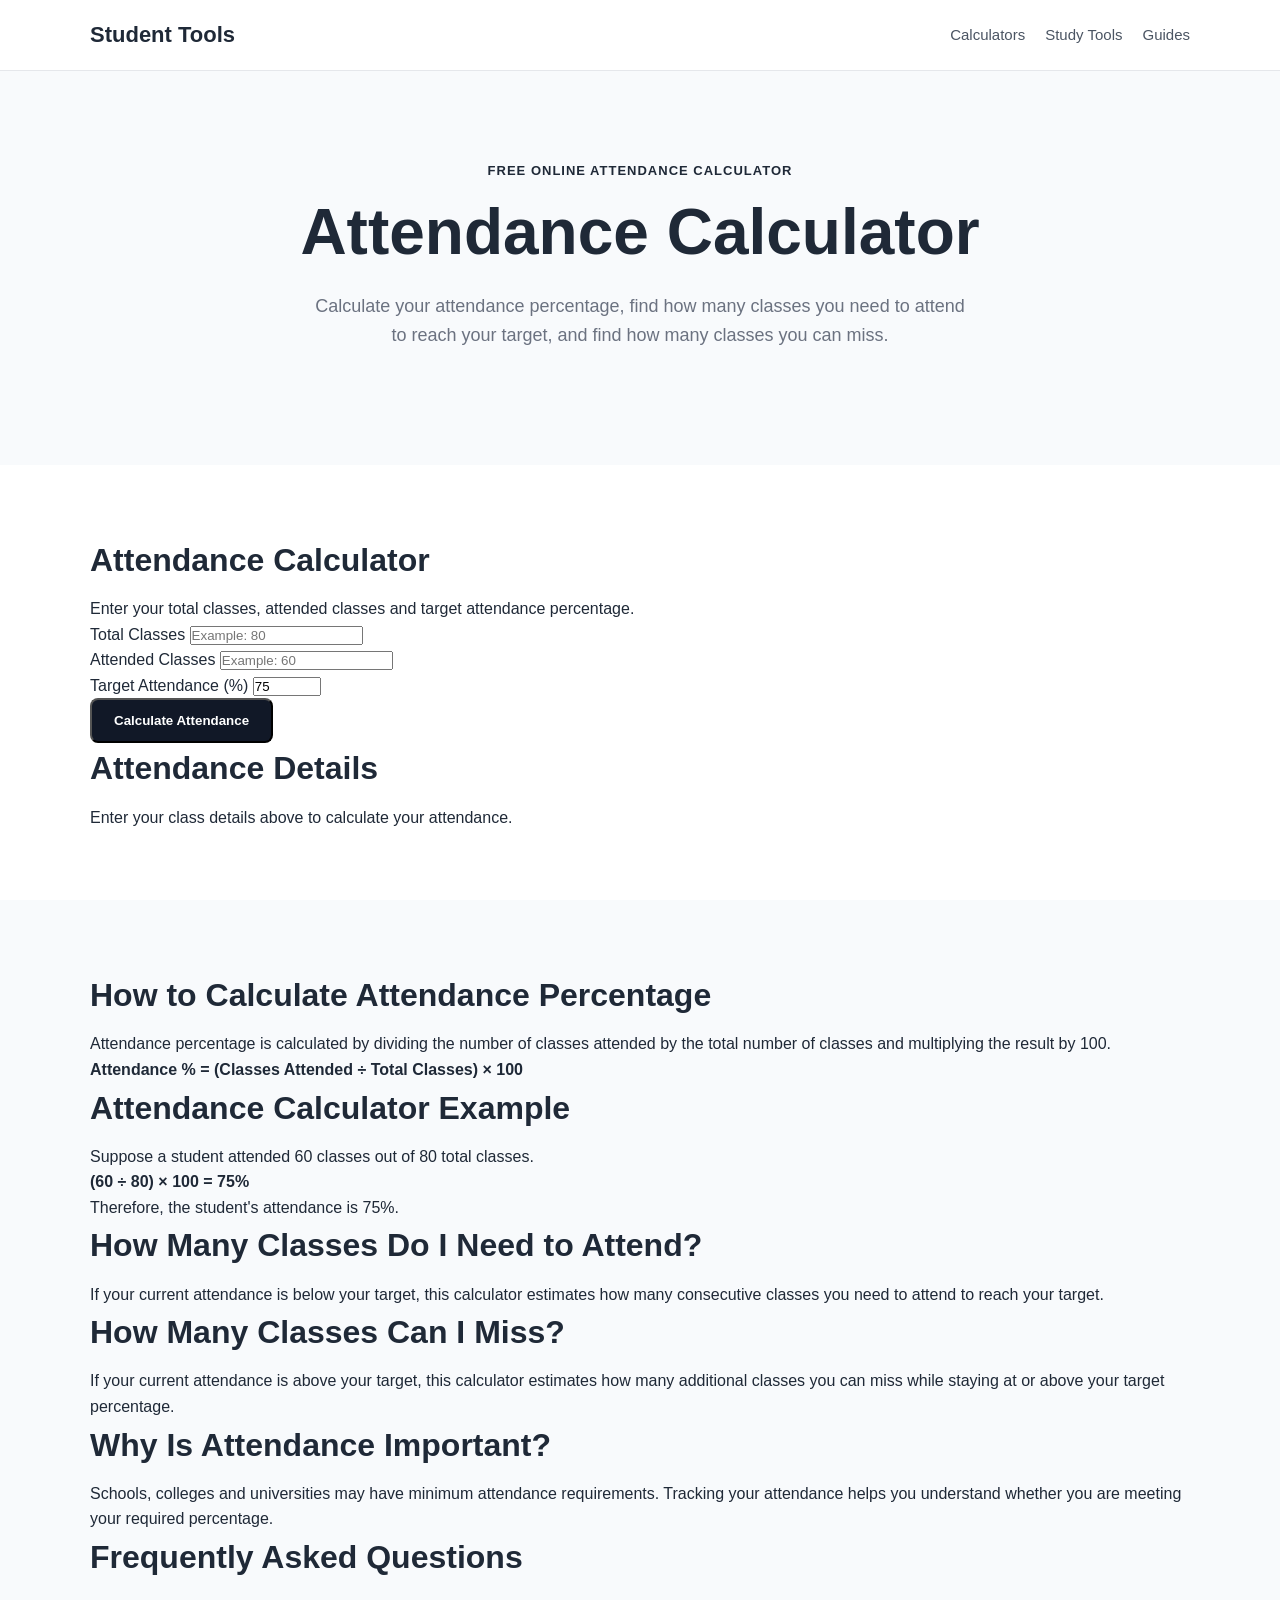
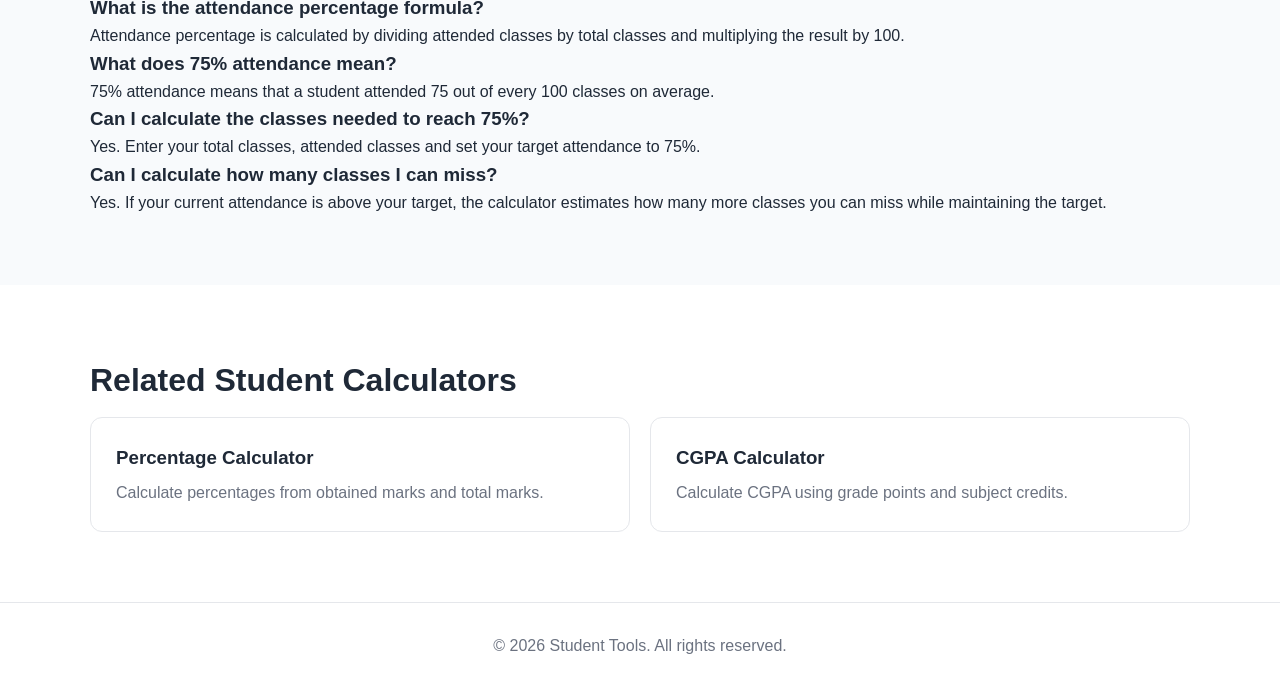
==== calculators/attendance-calculator/index.html @ e30f0e96 "index.html" ====
<!DOCTYPE html>
<html lang="en">

<head>
    <meta charset="UTF-8">

    <meta name="viewport" content="width=device-width, initial-scale=1.0">

    <title>Attendance Calculator - Free Online Calculator</title>

    <meta
        name="description"
        content="Free attendance calculator for students. Calculate your current attendance percentage, required classes to reach your target, and how many classes you can miss."
    >

    <meta name="robots" content="index, follow">

    <link
        rel="canonical"
        href="https://shaurya-portfolio-1.github.io/student-tools/calculators/attendance-calculator/"
    >

    <link rel="stylesheet" href="../../style.css">

    <script type="application/ld+json">
    {
        "@context": "https://schema.org",
        "@type": "WebApplication",
        "name": "Attendance Calculator",
        "url": "https://shaurya-portfolio-1.github.io/student-tools/calculators/attendance-calculator/",
        "applicationCategory": "EducationalApplication",
        "operatingSystem": "Any",
        "description": "Free online attendance calculator for students."
    }
    </script>
</head>

<body>

<header class="site-header">

    <div class="container header-content">

        <a href="../../" class="logo">
            Student Tools
        </a>

        <nav aria-label="Main navigation">
            <a href="../../#calculators">Calculators</a>
            <a href="../../#study-tools">Study Tools</a>
            <a href="../../#guides">Guides</a>
        </nav>

    </div>

</header>


<main>

    <section class="hero">

        <div class="container">

            <p class="eyebrow">
                FREE ONLINE ATTENDANCE CALCULATOR
            </p>

            <h1>
                Attendance Calculator
            </h1>

            <p class="hero-text">
                Calculate your attendance percentage, find how many
                classes you need to attend to reach your target, and
                find how many classes you can miss.
            </p>

        </div>

    </section>


    <section class="section">

        <div class="container">

            <div class="calculator-card">

                <h2>
                    Attendance Calculator
                </h2>

                <p>
                    Enter your total classes, attended classes and
                    target attendance percentage.
                </p>


                <div class="form-group">

                    <label for="totalClasses">
                        Total Classes
                    </label>

                    <input
                        type="number"
                        id="totalClasses"
                        min="1"
                        placeholder="Example: 80"
                    >

                </div>


                <div class="form-group">

                    <label for="attendedClasses">
                        Attended Classes
                    </label>

                    <input
                        type="number"
                        id="attendedClasses"
                        min="0"
                        placeholder="Example: 60"
                    >

                </div>


                <div class="form-group">

                    <label for="targetAttendance">
                        Target Attendance (%)
                    </label>

                    <input
                        type="number"
                        id="targetAttendance"
                        min="1"
                        max="100"
                        step="0.1"
                        value="75"
                    >

                </div>


                <button
                    type="button"
                    class="button calculator-button"
                    onclick="calculateAttendance()"
                >
                    Calculate Attendance
                </button>


                <div
                    id="result"
                    class="result-box"
                    style="display: none;"
                >

                    <p>
                        Your Current Attendance
                    </p>

                    <strong id="currentPercentage">
                        0.00%
                    </strong>

                    <div id="message"></div>

                </div>

            </div>


            <div class="content-card">

                <h2>
                    Attendance Details
                </h2>

                <div id="details">

                    <p>
                        Enter your class details above to calculate
                        your attendance.
                    </p>

                </div>

            </div>

        </div>

    </section>


    <section class="section section-alt">

        <div class="container">

            <h2>
                How to Calculate Attendance Percentage
            </h2>

            <p>
                Attendance percentage is calculated by dividing the
                number of classes attended by the total number of
                classes and multiplying the result by 100.
            </p>

            <div class="formula-box">

                <strong>
                    Attendance % = (Classes Attended ÷ Total Classes) × 100
                </strong>

            </div>


            <h2>
                Attendance Calculator Example
            </h2>

            <p>
                Suppose a student attended 60 classes out of
                80 total classes.
            </p>

            <div class="formula-box">

                <strong>
                    (60 ÷ 80) × 100 = 75%
                </strong>

            </div>

            <p>
                Therefore, the student's attendance is 75%.
            </p>


            <h2>
                How Many Classes Do I Need to Attend?
            </h2>

            <p>
                If your current attendance is below your target,
                this calculator estimates how many consecutive
                classes you need to attend to reach your target.
            </p>


            <h2>
                How Many Classes Can I Miss?
            </h2>

            <p>
                If your current attendance is above your target,
                this calculator estimates how many additional
                classes you can miss while staying at or above
                your target percentage.
            </p>


            <h2>
                Why Is Attendance Important?
            </h2>

            <p>
                Schools, colleges and universities may have minimum
                attendance requirements. Tracking your attendance
                helps you understand whether you are meeting your
                required percentage.
            </p>


            <h2>
                Frequently Asked Questions
            </h2>


            <h3>
                What is the attendance percentage formula?
            </h3>

            <p>
                Attendance percentage is calculated by dividing
                attended classes by total classes and multiplying
                the result by 100.
            </p>


            <h3>
                What does 75% attendance mean?
            </h3>

            <p>
                75% attendance means that a student attended
                75 out of every 100 classes on average.
            </p>


            <h3>
                Can I calculate the classes needed to reach 75%?
            </h3>

            <p>
                Yes. Enter your total classes, attended classes
                and set your target attendance to 75%.
            </p>


            <h3>
                Can I calculate how many classes I can miss?
            </h3>

            <p>
                Yes. If your current attendance is above your
                target, the calculator estimates how many more
                classes you can miss while maintaining the target.
            </p>

        </div>

    </section>


    <section class="section">

        <div class="container">

            <h2>
                Related Student Calculators
            </h2>

            <div class="tool-grid">

                <a
                    href="../percentage-calculator/"
                    class="tool-card"
                >

                    <h3>
                        Percentage Calculator
                    </h3>

                    <p>
                        Calculate percentages from obtained marks
                        and total marks.
                    </p>

                </a>


                <a
                    href="../cgpa-calculator/"
                    class="tool-card"
                >

                    <h3>
                        CGPA Calculator
                    </h3>

                    <p>
                        Calculate CGPA using grade points and
                        subject credits.
                    </p>

                </a>

            </div>

        </div>

    </section>

</main>


<footer class="site-footer">

    <div class="container">

        <p>
            © 2026 Student Tools. All rights reserved.
        </p>

    </div>

</footer>


<script>

function calculateAttendance() {

    const totalClasses =
        Number(document.getElementById("totalClasses").value);

    const attendedClasses =
        Number(document.getElementById("attendedClasses").value);

    const targetAttendance =
        Number(document.getElementById("targetAttendance").value);

    const result =
        document.getElementById("result");

    const currentPercentage =
        document.getElementById("currentPercentage");

    const message =
        document.getElementById("message");

    const details =
        document.getElementById("details");


    if (totalClasses <= 0) {

        alert("Please enter a valid total number of classes.");

        return;
    }


    if (
        attendedClasses < 0 ||
        attendedClasses > totalClasses
    ) {

        alert("Attended classes cannot be greater than total classes.");

        return;
    }


    if (
        targetAttendance <= 0 ||
        targetAttendance > 100
    ) {

        alert("Target attendance must be between 1% and 100%.");

        return;
    }


    const current =
        (attendedClasses / totalClasses) * 100;


    currentPercentage.textContent =
        current.toFixed(2) + "%";


    if (current >= targetAttendance) {

        const target =
            targetAttendance / 100;


        const maximumMisses =
            Math.floor(
                (attendedClasses - target * totalClasses) / target
            );


        message.innerHTML =
            "<p>You are currently meeting your target attendance.</p>";


        details.innerHTML =
            "<p><strong>Total classes:</strong> "
            + totalClasses
            + "</p>"
            + "<p><strong>Attended classes:</strong> "
            + attendedClasses
            + "</p>"
            + "<p><strong>Current attendance:</strong> "
            + current.toFixed(2)
            + "%</p>"
            + "<p><strong>Target attendance:</strong> "
            + targetAttendance.toFixed(2)
            + "%</p>"
            + "<p><strong>Approximate classes you can miss:</strong> "
            + Math.max(0, maximumMisses)
            + "</p>";

    } else {

        const target =
            targetAttendance / 100;


        const requiredClasses =
            Math.ceil(
                (target * totalClasses - attendedClasses)
                /
                (1 - target)
            );


        message.innerHTML =
            "<p>You need to attend approximately "
            + requiredClasses
            + " more consecutive class(es) to reach your target.</p>";


        details.innerHTML =
            "<p><strong>Total classes:</strong> "
            + totalClasses
            + "</p>"
            + "<p><strong>Attended classes:</strong> "
            + attendedClasses
            + "</p>"
            + "<p><strong>Current attendance:</strong> "
            + current.toFixed(2)
            + "%</p>"
            + "<p><strong>Target attendance:</strong> "
            + targetAttendance.toFixed(2)
            + "%</p>"
            + "<p><strong>Classes you need to attend:</strong> "
            + requiredClasses
            + "</p>"
            + "<p>Attend these classes without missing additional "
            + "classes during this period to reach the target.</p>";
    }


    result.style.display =
        "block";
}

</script>

</body>

</html>
---- style.css ----
* {
    box-sizing: border-box;
    margin: 0;
    padding: 0;
}

html {
    scroll-behavior: smooth;
}

body {
    font-family: Arial, sans-serif;
    line-height: 1.6;
    color: #1f2937;
    background: #ffffff;
}

a {
    text-decoration: none;
    color: inherit;
}

.container {
    width: min(1100px, 92%);
    margin: auto;
}


/* Header */

.site-header {
    border-bottom: 1px solid #e5e7eb;
    background: #ffffff;
}

.header-content {
    min-height: 70px;
    display: flex;
    align-items: center;
    justify-content: space-between;
    gap: 20px;
}

.logo {
    font-size: 22px;
    font-weight: 700;
}

nav {
    display: flex;
    gap: 20px;
}

nav a {
    color: #4b5563;
    font-size: 15px;
}

nav a:hover {
    color: #111827;
}


/* Hero */

.hero {
    padding: 90px 0;
    text-align: center;
    background: #f8fafc;
}

.eyebrow {
    font-size: 13px;
    font-weight: 700;
    letter-spacing: 1px;
    margin-bottom: 15px;
}

.hero h1 {
    max-width: 800px;
    margin: auto;
    font-size: clamp(36px, 7vw, 64px);
    line-height: 1.1;
}

.hero-text {
    max-width: 650px;
    margin: 25px auto;
    color: #6b7280;
    font-size: 18px;
}

.button {
    display: inline-block;
    padding: 13px 22px;
    border-radius: 8px;
    background: #111827;
    color: white;
    font-weight: 600;
}


/* Sections */

.section {
    padding: 70px 0;
}

.section-alt {
    background: #f8fafc;
}

.section h2 {
    font-size: 32px;
    margin-bottom: 10px;
}

.section-intro {
    color: #6b7280;
    margin-bottom: 30px;
}


/* Tool cards */

.tool-grid {
    display: grid;
    grid-template-columns: repeat(2, 1fr);
    gap: 20px;
}

.tool-card {
    display: block;
    padding: 25px;
    border: 1px solid #e5e7eb;
    border-radius: 12px;
    background: white;
    transition: transform 0.2s ease;
}

.tool-card:hover {
    transform: translateY(-3px);
}

.tool-card h3 {
    margin-bottom: 8px;
}

.tool-card p {
    color: #6b7280;
}


/* Footer */

.site-footer {
    padding: 30px 0;
    border-top: 1px solid #e5e7eb;
    color: #6b7280;
    text-align: center;
}


/* Mobile */

@media (max-width: 700px) {

    .header-content {
        flex-direction: column;
        padding: 15px 0;
    }

    nav {
        flex-wrap: wrap;
        justify-content: center;
    }

    .hero {
        padding: 65px 0;
    }

    .tool-grid {
        grid-template-columns: 1fr;
    }

}
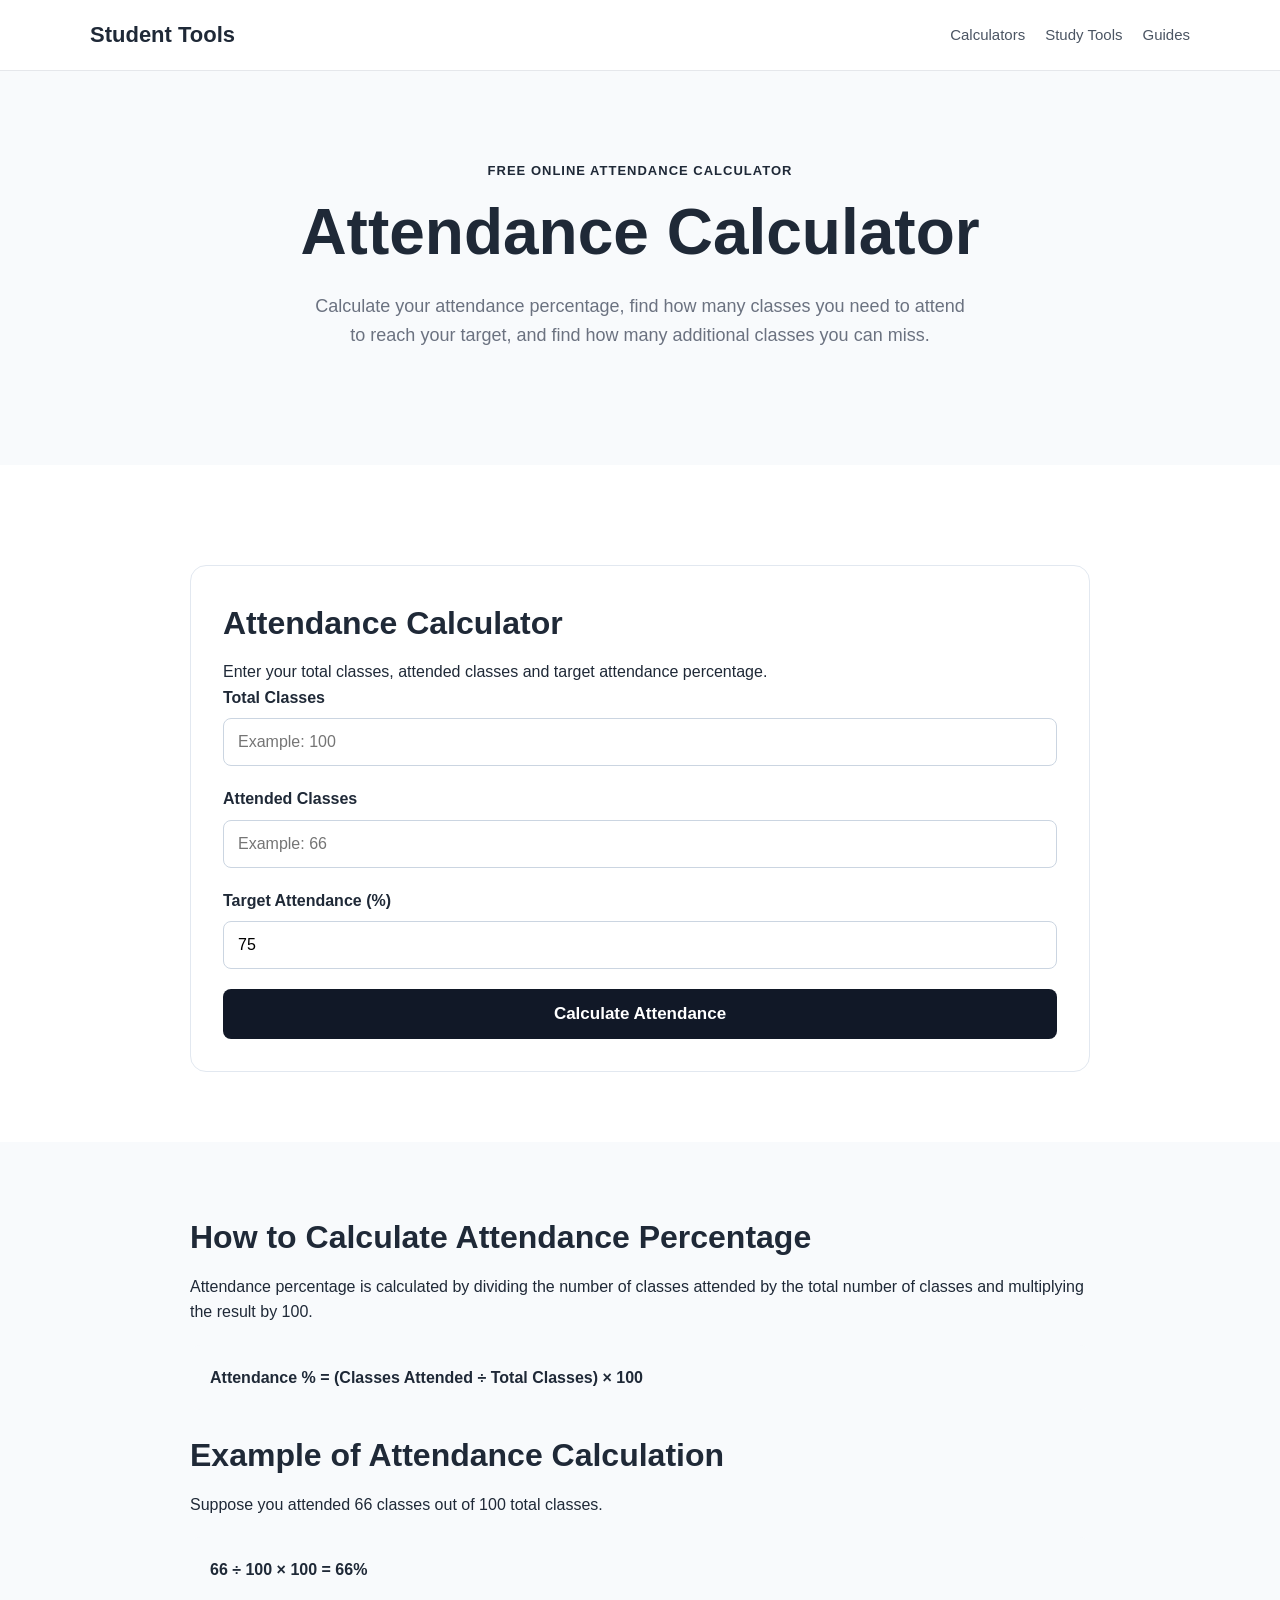
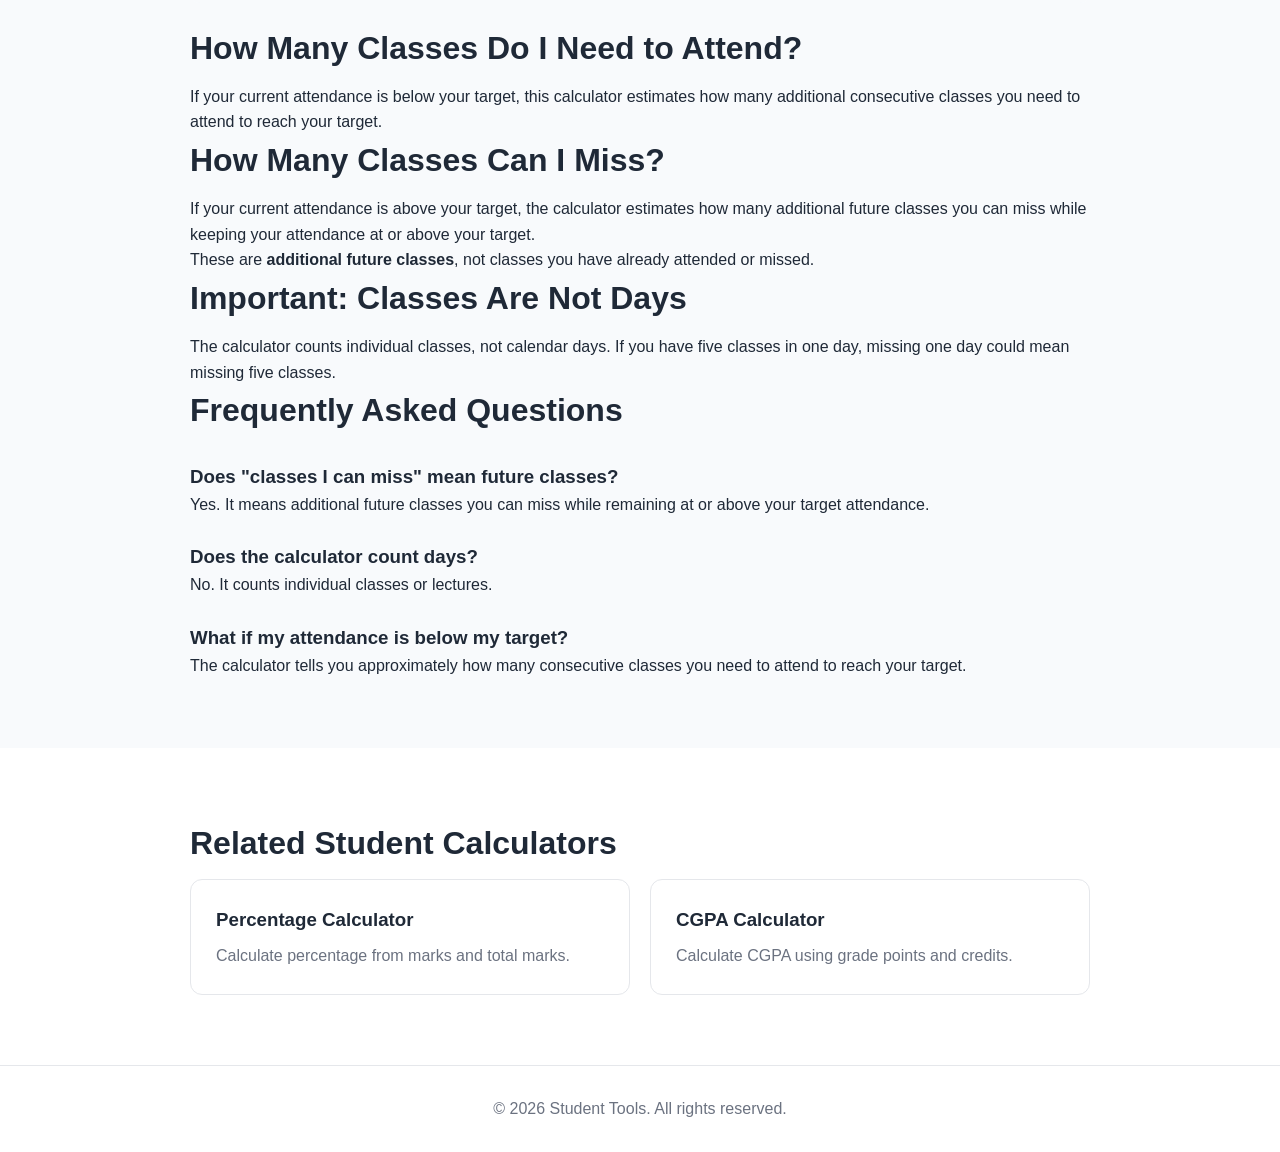
==== commit 911c27cf: "index.html" ====
--- a/calculators/attendance-calculator/index.html
+++ b/calculators/attendance-calculator/index.html
@@ -1,396 +1,461 @@
 <!DOCTYPE html>
 <html lang="en">
-
 <head>
-    <meta charset="UTF-8">
-
-    <meta name="viewport" content="width=device-width, initial-scale=1.0">
-
-    <title>Attendance Calculator - Free Online Calculator</title>
-
-    <meta
-        name="description"
-        content="Free attendance calculator for students. Calculate your current attendance percentage, required classes to reach your target, and how many classes you can miss."
-    >
-
-    <meta name="robots" content="index, follow">
-
-    <link
-        rel="canonical"
-        href="https://shaurya-portfolio-1.github.io/student-tools/calculators/attendance-calculator/"
-    >
-
-    <link rel="stylesheet" href="../../style.css">
-
-    <script type="application/ld+json">
-    {
-        "@context": "https://schema.org",
-        "@type": "WebApplication",
-        "name": "Attendance Calculator",
-        "url": "https://shaurya-portfolio-1.github.io/student-tools/calculators/attendance-calculator/",
-        "applicationCategory": "EducationalApplication",
-        "operatingSystem": "Any",
-        "description": "Free online attendance calculator for students."
+<meta charset="UTF-8">
+<meta name="viewport" content="width=device-width, initial-scale=1.0">
+
+<title>Attendance Calculator - Free Online Calculator</title>
+
+<meta name="description" content="Free attendance calculator for students. Calculate attendance percentage, classes needed to reach a target, and additional classes you can miss.">
+
+<meta name="robots" content="index, follow">
+
+<link rel="canonical" href="https://shaurya-portfolio-1.github.io/student-tools/calculators/attendance-calculator/">
+
+<link rel="stylesheet" href="../../style.css">
+
+<style>
+.attendance-page {
+    max-width: 900px;
+    margin: 0 auto;
+}
+
+.calculator-card {
+    background: #fff;
+    border: 1px solid #e2e8f0;
+    border-radius: 16px;
+    padding: 32px;
+    margin-top: 30px;
+}
+
+.form-group {
+    margin-bottom: 20px;
+}
+
+.form-group label {
+    display: block;
+    font-weight: 700;
+    margin-bottom: 8px;
+}
+
+.form-group input {
+    width: 100%;
+    box-sizing: border-box;
+    padding: 14px;
+    border: 1px solid #cbd5e1;
+    border-radius: 8px;
+    font-size: 16px;
+}
+
+.calculate-button {
+    width: 100%;
+    padding: 15px;
+    border: none;
+    border-radius: 8px;
+    cursor: pointer;
+    font-size: 17px;
+    font-weight: 700;
+    background: #111827;
+    color: white;
+}
+
+.result-box {
+    margin-top: 25px;
+    padding: 25px;
+    background: #f1f5f9;
+    border-radius: 14px;
+    text-align: center;
+}
+
+.percentage-result {
+    display: block;
+    font-size: 38px;
+    font-weight: 800;
+    margin: 10px 0;
+}
+
+.details-box {
+    margin-top: 25px;
+    padding: 25px;
+    background: white;
+    border: 1px solid #e2e8f0;
+    border-radius: 14px;
+}
+
+.details-box p {
+    line-height: 1.7;
+}
+
+.explanation-box {
+    margin-top: 25px;
+    padding: 25px;
+    background: #f8fafc;
+    border-left: 5px solid #111827;
+    border-radius: 10px;
+    line-height: 1.7;
+}
+
+.explanation-box h3 {
+    margin-top: 0;
+}
+
+.formula-box {
+    margin: 20px 0;
+    padding: 20px;
+    background: #f8fafc;
+    border-radius: 10px;
+    overflow-x: auto;
+}
+
+.faq-item {
+    margin-top: 25px;
+}
+
+@media (max-width: 600px) {
+    .calculator-card {
+        padding: 20px;
     }
-    </script>
+
+    .percentage-result {
+        font-size: 32px;
+    }
+}
+</style>
+
 </head>
 
 <body>
 
 <header class="site-header">
-
-    <div class="container header-content">
-
-        <a href="../../" class="logo">
-            Student Tools
-        </a>
-
-        <nav aria-label="Main navigation">
-            <a href="../../#calculators">Calculators</a>
-            <a href="../../#study-tools">Study Tools</a>
-            <a href="../../#guides">Guides</a>
-        </nav>
-
-    </div>
-
+<div class="container header-content">
+
+<a href="../../" class="logo">
+Student Tools
+</a>
+
+<nav aria-label="Main navigation">
+<a href="../../#calculators">Calculators</a>
+<a href="../../#study-tools">Study Tools</a>
+<a href="../../#guides">Guides</a>
+</nav>
+
+</div>
 </header>
 
 
 <main>
 
-    <section class="hero">
-
-        <div class="container">
-
-            <p class="eyebrow">
-                FREE ONLINE ATTENDANCE CALCULATOR
-            </p>
-
-            <h1>
-                Attendance Calculator
-            </h1>
-
-            <p class="hero-text">
-                Calculate your attendance percentage, find how many
-                classes you need to attend to reach your target, and
-                find how many classes you can miss.
-            </p>
-
-        </div>
-
-    </section>
-
-
-    <section class="section">
-
-        <div class="container">
-
-            <div class="calculator-card">
-
-                <h2>
-                    Attendance Calculator
-                </h2>
-
-                <p>
-                    Enter your total classes, attended classes and
-                    target attendance percentage.
-                </p>
-
-
-                <div class="form-group">
-
-                    <label for="totalClasses">
-                        Total Classes
-                    </label>
-
-                    <input
-                        type="number"
-                        id="totalClasses"
-                        min="1"
-                        placeholder="Example: 80"
-                    >
-
-                </div>
-
-
-                <div class="form-group">
-
-                    <label for="attendedClasses">
-                        Attended Classes
-                    </label>
-
-                    <input
-                        type="number"
-                        id="attendedClasses"
-                        min="0"
-                        placeholder="Example: 60"
-                    >
-
-                </div>
-
-
-                <div class="form-group">
-
-                    <label for="targetAttendance">
-                        Target Attendance (%)
-                    </label>
-
-                    <input
-                        type="number"
-                        id="targetAttendance"
-                        min="1"
-                        max="100"
-                        step="0.1"
-                        value="75"
-                    >
-
-                </div>
-
-
-                <button
-                    type="button"
-                    class="button calculator-button"
-                    onclick="calculateAttendance()"
-                >
-                    Calculate Attendance
-                </button>
-
-
-                <div
-                    id="result"
-                    class="result-box"
-                    style="display: none;"
-                >
-
-                    <p>
-                        Your Current Attendance
-                    </p>
-
-                    <strong id="currentPercentage">
-                        0.00%
-                    </strong>
-
-                    <div id="message"></div>
-
-                </div>
-
-            </div>
-
-
-            <div class="content-card">
-
-                <h2>
-                    Attendance Details
-                </h2>
-
-                <div id="details">
-
-                    <p>
-                        Enter your class details above to calculate
-                        your attendance.
-                    </p>
-
-                </div>
-
-            </div>
-
-        </div>
-
-    </section>
-
-
-    <section class="section section-alt">
-
-        <div class="container">
-
-            <h2>
-                How to Calculate Attendance Percentage
-            </h2>
-
-            <p>
-                Attendance percentage is calculated by dividing the
-                number of classes attended by the total number of
-                classes and multiplying the result by 100.
-            </p>
-
-            <div class="formula-box">
-
-                <strong>
-                    Attendance % = (Classes Attended ÷ Total Classes) × 100
-                </strong>
-
-            </div>
-
-
-            <h2>
-                Attendance Calculator Example
-            </h2>
-
-            <p>
-                Suppose a student attended 60 classes out of
-                80 total classes.
-            </p>
-
-            <div class="formula-box">
-
-                <strong>
-                    (60 ÷ 80) × 100 = 75%
-                </strong>
-
-            </div>
-
-            <p>
-                Therefore, the student's attendance is 75%.
-            </p>
-
-
-            <h2>
-                How Many Classes Do I Need to Attend?
-            </h2>
-
-            <p>
-                If your current attendance is below your target,
-                this calculator estimates how many consecutive
-                classes you need to attend to reach your target.
-            </p>
-
-
-            <h2>
-                How Many Classes Can I Miss?
-            </h2>
-
-            <p>
-                If your current attendance is above your target,
-                this calculator estimates how many additional
-                classes you can miss while staying at or above
-                your target percentage.
-            </p>
-
-
-            <h2>
-                Why Is Attendance Important?
-            </h2>
-
-            <p>
-                Schools, colleges and universities may have minimum
-                attendance requirements. Tracking your attendance
-                helps you understand whether you are meeting your
-                required percentage.
-            </p>
-
-
-            <h2>
-                Frequently Asked Questions
-            </h2>
-
-
-            <h3>
-                What is the attendance percentage formula?
-            </h3>
-
-            <p>
-                Attendance percentage is calculated by dividing
-                attended classes by total classes and multiplying
-                the result by 100.
-            </p>
-
-
-            <h3>
-                What does 75% attendance mean?
-            </h3>
-
-            <p>
-                75% attendance means that a student attended
-                75 out of every 100 classes on average.
-            </p>
-
-
-            <h3>
-                Can I calculate the classes needed to reach 75%?
-            </h3>
-
-            <p>
-                Yes. Enter your total classes, attended classes
-                and set your target attendance to 75%.
-            </p>
-
-
-            <h3>
-                Can I calculate how many classes I can miss?
-            </h3>
-
-            <p>
-                Yes. If your current attendance is above your
-                target, the calculator estimates how many more
-                classes you can miss while maintaining the target.
-            </p>
-
-        </div>
-
-    </section>
-
-
-    <section class="section">
-
-        <div class="container">
-
-            <h2>
-                Related Student Calculators
-            </h2>
-
-            <div class="tool-grid">
-
-                <a
-                    href="../percentage-calculator/"
-                    class="tool-card"
-                >
-
-                    <h3>
-                        Percentage Calculator
-                    </h3>
-
-                    <p>
-                        Calculate percentages from obtained marks
-                        and total marks.
-                    </p>
-
-                </a>
-
-
-                <a
-                    href="../cgpa-calculator/"
-                    class="tool-card"
-                >
-
-                    <h3>
-                        CGPA Calculator
-                    </h3>
-
-                    <p>
-                        Calculate CGPA using grade points and
-                        subject credits.
-                    </p>
-
-                </a>
-
-            </div>
-
-        </div>
-
-    </section>
+<section class="hero">
+
+<div class="container attendance-page">
+
+<p class="eyebrow">
+FREE ONLINE ATTENDANCE CALCULATOR
+</p>
+
+<h1>
+Attendance Calculator
+</h1>
+
+<p class="hero-text">
+Calculate your attendance percentage, find how many classes you need to attend to reach your target, and find how many additional classes you can miss.
+</p>
+
+</div>
+
+</section>
+
+
+<section class="section">
+
+<div class="container attendance-page">
+
+<div class="calculator-card">
+
+<h2>
+Attendance Calculator
+</h2>
+
+<p>
+Enter your total classes, attended classes and target attendance percentage.
+</p>
+
+
+<div class="form-group">
+
+<label for="totalClasses">
+Total Classes
+</label>
+
+<input
+type="number"
+id="totalClasses"
+min="1"
+placeholder="Example: 100">
+
+</div>
+
+
+<div class="form-group">
+
+<label for="attendedClasses">
+Attended Classes
+</label>
+
+<input
+type="number"
+id="attendedClasses"
+min="0"
+placeholder="Example: 66">
+
+</div>
+
+
+<div class="form-group">
+
+<label for="targetAttendance">
+Target Attendance (%)
+</label>
+
+<input
+type="number"
+id="targetAttendance"
+min="1"
+max="100"
+step="0.1"
+value="75">
+
+</div>
+
+
+<button
+type="button"
+class="calculate-button"
+onclick="calculateAttendance()">
+
+Calculate Attendance
+
+</button>
+
+
+<div
+id="result"
+class="result-box"
+style="display:none;">
+
+<p>
+Your Current Attendance
+</p>
+
+<span
+id="currentPercentage"
+class="percentage-result">
+
+0.00%
+
+</span>
+
+<div id="message"></div>
+
+</div>
+
+
+<div
+id="details"
+class="details-box"
+style="display:none;">
+
+</div>
+
+
+<div
+id="explanation"
+class="explanation-box"
+style="display:none;">
+
+</div>
+
+</div>
+
+</div>
+
+</section>
+
+
+<section class="section section-alt">
+
+<div class="container attendance-page">
+
+<h2>
+How to Calculate Attendance Percentage
+</h2>
+
+<p>
+Attendance percentage is calculated by dividing the number of classes attended by the total number of classes and multiplying the result by 100.
+</p>
+
+<div class="formula-box">
+
+<strong>
+Attendance % = (Classes Attended ÷ Total Classes) × 100
+</strong>
+
+</div>
+
+
+<h2>
+Example of Attendance Calculation
+</h2>
+
+<p>
+Suppose you attended 66 classes out of 100 total classes.
+</p>
+
+<div class="formula-box">
+
+<strong>
+66 ÷ 100 × 100 = 66%
+</strong>
+
+</div>
+
+
+<h2>
+How Many Classes Do I Need to Attend?
+</h2>
+
+<p>
+If your current attendance is below your target, this calculator estimates how many additional consecutive classes you need to attend to reach your target.
+</p>
+
+
+<h2>
+How Many Classes Can I Miss?
+</h2>
+
+<p>
+If your current attendance is above your target, the calculator estimates how many additional future classes you can miss while keeping your attendance at or above your target.
+</p>
+
+<p>
+These are <strong>additional future classes</strong>, not classes you have already attended or missed.
+</p>
+
+
+<h2>
+Important: Classes Are Not Days
+</h2>
+
+<p>
+The calculator counts individual classes, not calendar days. If you have five classes in one day, missing one day could mean missing five classes.
+</p>
+
+
+<h2>
+Frequently Asked Questions
+</h2>
+
+
+<div class="faq-item">
+
+<h3>
+Does "classes I can miss" mean future classes?
+</h3>
+
+<p>
+Yes. It means additional future classes you can miss while remaining at or above your target attendance.
+</p>
+
+</div>
+
+
+<div class="faq-item">
+
+<h3>
+Does the calculator count days?
+</h3>
+
+<p>
+No. It counts individual classes or lectures.
+</p>
+
+</div>
+
+
+<div class="faq-item">
+
+<h3>
+What if my attendance is below my target?
+</h3>
+
+<p>
+The calculator tells you approximately how many consecutive classes you need to attend to reach your target.
+</p>
+
+</div>
+
+</div>
+
+</section>
+
+
+<section class="section">
+
+<div class="container attendance-page">
+
+<h2>
+Related Student Calculators
+</h2>
+
+<div class="tool-grid">
+
+<a
+href="../percentage-calculator/"
+class="tool-card">
+
+<h3>
+Percentage Calculator
+</h3>
+
+<p>
+Calculate percentage from marks and total marks.
+</p>
+
+</a>
+
+
+<a
+href="../cgpa-calculator/"
+class="tool-card">
+
+<h3>
+CGPA Calculator
+</h3>
+
+<p>
+Calculate CGPA using grade points and credits.
+</p>
+
+</a>
+
+</div>
+
+</div>
+
+</section>
 
 </main>
 
 
 <footer class="site-footer">
 
-    <div class="container">
-
-        <p>
-            © 2026 Student Tools. All rights reserved.
-        </p>
-
-    </div>
+<div class="container">
+
+<p>
+© 2026 Student Tools. All rights reserved.
+</p>
+
+</div>
 
 </footer>
 
@@ -399,146 +464,313 @@
 
 function calculateAttendance() {
 
-    const totalClasses =
-        Number(document.getElementById("totalClasses").value);
-
-    const attendedClasses =
-        Number(document.getElementById("attendedClasses").value);
-
-    const targetAttendance =
-        Number(document.getElementById("targetAttendance").value);
-
-    const result =
-        document.getElementById("result");
-
-    const currentPercentage =
-        document.getElementById("currentPercentage");
-
-    const message =
-        document.getElementById("message");
-
-    const details =
-        document.getElementById("details");
-
-
-    if (totalClasses <= 0) {
-
-        alert("Please enter a valid total number of classes.");
-
-        return;
-    }
-
-
-    if (
-        attendedClasses < 0 ||
-        attendedClasses > totalClasses
-    ) {
-
-        alert("Attended classes cannot be greater than total classes.");
-
-        return;
-    }
-
-
-    if (
-        targetAttendance <= 0 ||
-        targetAttendance > 100
-    ) {
-
-        alert("Target attendance must be between 1% and 100%.");
-
-        return;
-    }
-
-
-    const current =
-        (attendedClasses / totalClasses) * 100;
-
-
-    currentPercentage.textContent =
-        current.toFixed(2) + "%";
-
-
-    if (current >= targetAttendance) {
-
-        const target =
-            targetAttendance / 100;
-
-
-        const maximumMisses =
-            Math.floor(
-                (attendedClasses - target * totalClasses) / target
-            );
-
-
-        message.innerHTML =
-            "<p>You are currently meeting your target attendance.</p>";
-
-
-        details.innerHTML =
-            "<p><strong>Total classes:</strong> "
-            + totalClasses
-            + "</p>"
-            + "<p><strong>Attended classes:</strong> "
-            + attendedClasses
-            + "</p>"
-            + "<p><strong>Current attendance:</strong> "
-            + current.toFixed(2)
-            + "%</p>"
-            + "<p><strong>Target attendance:</strong> "
-            + targetAttendance.toFixed(2)
-            + "%</p>"
-            + "<p><strong>Approximate classes you can miss:</strong> "
-            + Math.max(0, maximumMisses)
-            + "</p>";
-
-    } else {
-
-        const target =
-            targetAttendance / 100;
-
-
-        const requiredClasses =
-            Math.ceil(
-                (target * totalClasses - attendedClasses)
-                /
-                (1 - target)
-            );
-
-
-        message.innerHTML =
-            "<p>You need to attend approximately "
-            + requiredClasses
-            + " more consecutive class(es) to reach your target.</p>";
-
-
-        details.innerHTML =
-            "<p><strong>Total classes:</strong> "
-            + totalClasses
-            + "</p>"
-            + "<p><strong>Attended classes:</strong> "
-            + attendedClasses
-            + "</p>"
-            + "<p><strong>Current attendance:</strong> "
-            + current.toFixed(2)
-            + "%</p>"
-            + "<p><strong>Target attendance:</strong> "
-            + targetAttendance.toFixed(2)
-            + "%</p>"
-            + "<p><strong>Classes you need to attend:</strong> "
-            + requiredClasses
-            + "</p>"
-            + "<p>Attend these classes without missing additional "
-            + "classes during this period to reach the target.</p>";
-    }
-
-
-    result.style.display =
-        "block";
-}
-
-</script>
-
-</body>
-
-</html>
+const totalClasses =
+Number(document.getElementById("totalClasses").value);
+
+const attendedClasses =
+Number(document.getElementById("attendedClasses").value);
+
+const targetAttendance =
+Number(document.getElementById("targetAttendance").value);
+
+const result =
+document.getElementById("result");
+
+const currentPercentage =
+document.getElementById("currentPercentage");
+
+const message =
+document.getElementById("message");
+
+const details =
+document.getElementById("details");
+
+const explanation =
+document.getElementById("explanation");
+
+
+if (!Number.isFinite(totalClasses) || totalClasses <= 0) {
+
+alert("Please enter a valid total number of classes.");
+
+return;
+
+}
+
+
+if (
+!Number.isFinite(attendedClasses) ||
+attendedClasses < 0 ||
+attendedClasses > totalClasses
+) {
+
+alert("Attended classes cannot be greater than total classes.");
+
+return;
+
+}
+
+
+if (
+!Number.isFinite(targetAttendance) ||
+targetAttendance <= 0 ||
+targetAttendance > 100
+) {
+
+alert("Target attendance must be between 1% and 100%.");
+
+return;
+
+}
+
+
+const current =
+(attendedClasses / totalClasses) * 100;
+
+
+currentPercentage.textContent =
+current.toFixed(2) + "%";
+
+result.style.display = "block";
+
+
+/* CURRENT ATTENDANCE IS ABOVE TARGET */
+
+if (current >= targetAttendance) {
+
+const target =
+targetAttendance / 100;
+
+const maximumMisses =
+Math.max(
+0,
+Math.floor(
+(attendedClasses / target) - totalClasses + 0.0000001
+)
+);
+
+const futureTotal =
+totalClasses + maximumMisses;
+
+const futurePercentage =
+(attendedClasses / futureTotal) * 100;
+
+
+message.innerHTML =
+"<p>You are currently meeting your target attendance.</p>";
+
+
+details.innerHTML =
+
+"<p><strong>Total classes:</strong> "
++ totalClasses
++ "</p>"
+
++ "<p><strong>Attended classes:</strong> "
++ attendedClasses
++ "</p>"
+
++ "<p><strong>Current attendance:</strong> "
++ current.toFixed(2)
++ "%</p>"
+
++ "<p><strong>Target attendance:</strong> "
++ targetAttendance.toFixed(2)
++ "%</p>"
+
++ "<p><strong>Additional classes you can miss:</strong> "
++ maximumMisses
++ "</p>";
+
+details.style.display = "block";
+
+
+explanation.innerHTML =
+
+"<h3>How to understand this result</h3>"
+
++ "<p>"
++ "You currently have <strong>"
++ attendedClasses
++ " attended classes</strong> out of <strong>"
++ totalClasses
++ " total classes</strong>, so your current attendance is <strong>"
++ current.toFixed(2)
++ "%</strong>."
++ "</p>"
+
++ "<p>"
++ "Your target attendance is <strong>"
++ targetAttendance.toFixed(2)
++ "%</strong>."
++ "</p>"
+
++ "<p>"
++ "You can miss <strong>"
++ maximumMisses
++ " additional future classes</strong> while remaining at or above your target."
++ "</p>"
+
++ "<p>"
++ "After missing "
++ maximumMisses
++ " classes, you would have <strong>"
++ attendedClasses
++ " attended classes</strong> out of <strong>"
++ futureTotal
++ " total classes</strong>."
++ "</p>"
+
++ "<div class='formula-box'>"
++ "<strong>"
++ attendedClasses
++ " ÷ "
++ futureTotal
++ " × 100 = "
++ futurePercentage.toFixed(2)
++ "%"
++ "</strong>"
++ "</div>"
+
++ "<p>"
++ "So your attendance would still be approximately <strong>"
++ futurePercentage.toFixed(2)
++ "%</strong>, which meets your <strong>"
++ targetAttendance.toFixed(2)
++ "%</strong> target."
++ "</p>";
+
+
+explanation.style.display = "block";
+
+}
+
+
+/* CURRENT ATTENDANCE IS BELOW TARGET */
+
+else {
+
+const target =
+targetAttendance / 100;
+
+
+if (target === 1) {
+
+message.innerHTML =
+"<p>A 100% target cannot be reached with a finite number of future classes because you have already missed classes.</p>";
+
+details.innerHTML =
+
+"<p><strong>Total classes:</strong> "
++ totalClasses
++ "</p>"
+
++ "<p><strong>Attended classes:</strong> "
++ attendedClasses
++ "</p>"
+
++ "<p><strong>Current attendance:</strong> "
++ current.toFixed(2)
++ "%</p>"
+
++ "<p><strong>Target attendance:</strong> "
++ targetAttendance.toFixed(2)
++ "%</p>";
+
+details.style.display = "block";
+
+
+explanation.innerHTML =
+
+"<h3>How to understand this result</h3>"
+
++ "<p>"
++ "Because your current attendance is below 100%, you cannot reach exactly 100% attendance by attending a finite number of future classes."
++ "</p>";
+
+explanation.style.display = "block";
+
+return;
+
+}
+
+
+const requiredClasses =
+Math.ceil(
+(
+target * totalClasses
+- attendedClasses
+)
+/
+(1 - target)
+);
+
+
+const futureAttended =
+attendedClasses + requiredClasses;
+
+const futureTotal =
+totalClasses + requiredClasses;
+
+const futurePercentage =
+(futureAttended / futureTotal) * 100;
+
+
+message.innerHTML =
+
+"<p>"
++ "You need to attend <strong>"
++ requiredClasses
++ " more consecutive classes</strong> to reach your target."
++ "</p>";
+
+
+details.innerHTML =
+
+"<p><strong>Total classes:</strong> "
++ totalClasses
++ "</p>"
+
++ "<p><strong>Attended classes:</strong> "
++ attendedClasses
++ "</p>"
+
++ "<p><strong>Current attendance:</strong> "
++ current.toFixed(2)
++ "%</p>"
+
++ "<p><strong>Target attendance:</strong> "
++ targetAttendance.toFixed(2)
++ "%</p>"
+
++ "<p><strong>Additional classes you need to attend:</strong> "
++ requiredClasses
++ "</p>";
+
+details.style.display = "block";
+
+
+explanation.innerHTML =
+
+"<h3>How to understand this result</h3>"
+
++ "<p>"
++ "You currently have <strong>"
++ attendedClasses
++ " attended classes</strong> out of <strong>"
++ totalClasses
++ " total classes</strong>."
++ "</p>"
+
++ "<p>"
++ "Your current attendance is <strong>"
++ current.toFixed(2)
++ "%</strong>, while your target is <strong>"
++ targetAttendance.toFixed(2)
++ "%</strong>."
++ "</p>"
+
++ "<p>"
++ "You need to attend <strong>"
++ requiredClasses
++ " additional consecutive classes</strong> without missing another
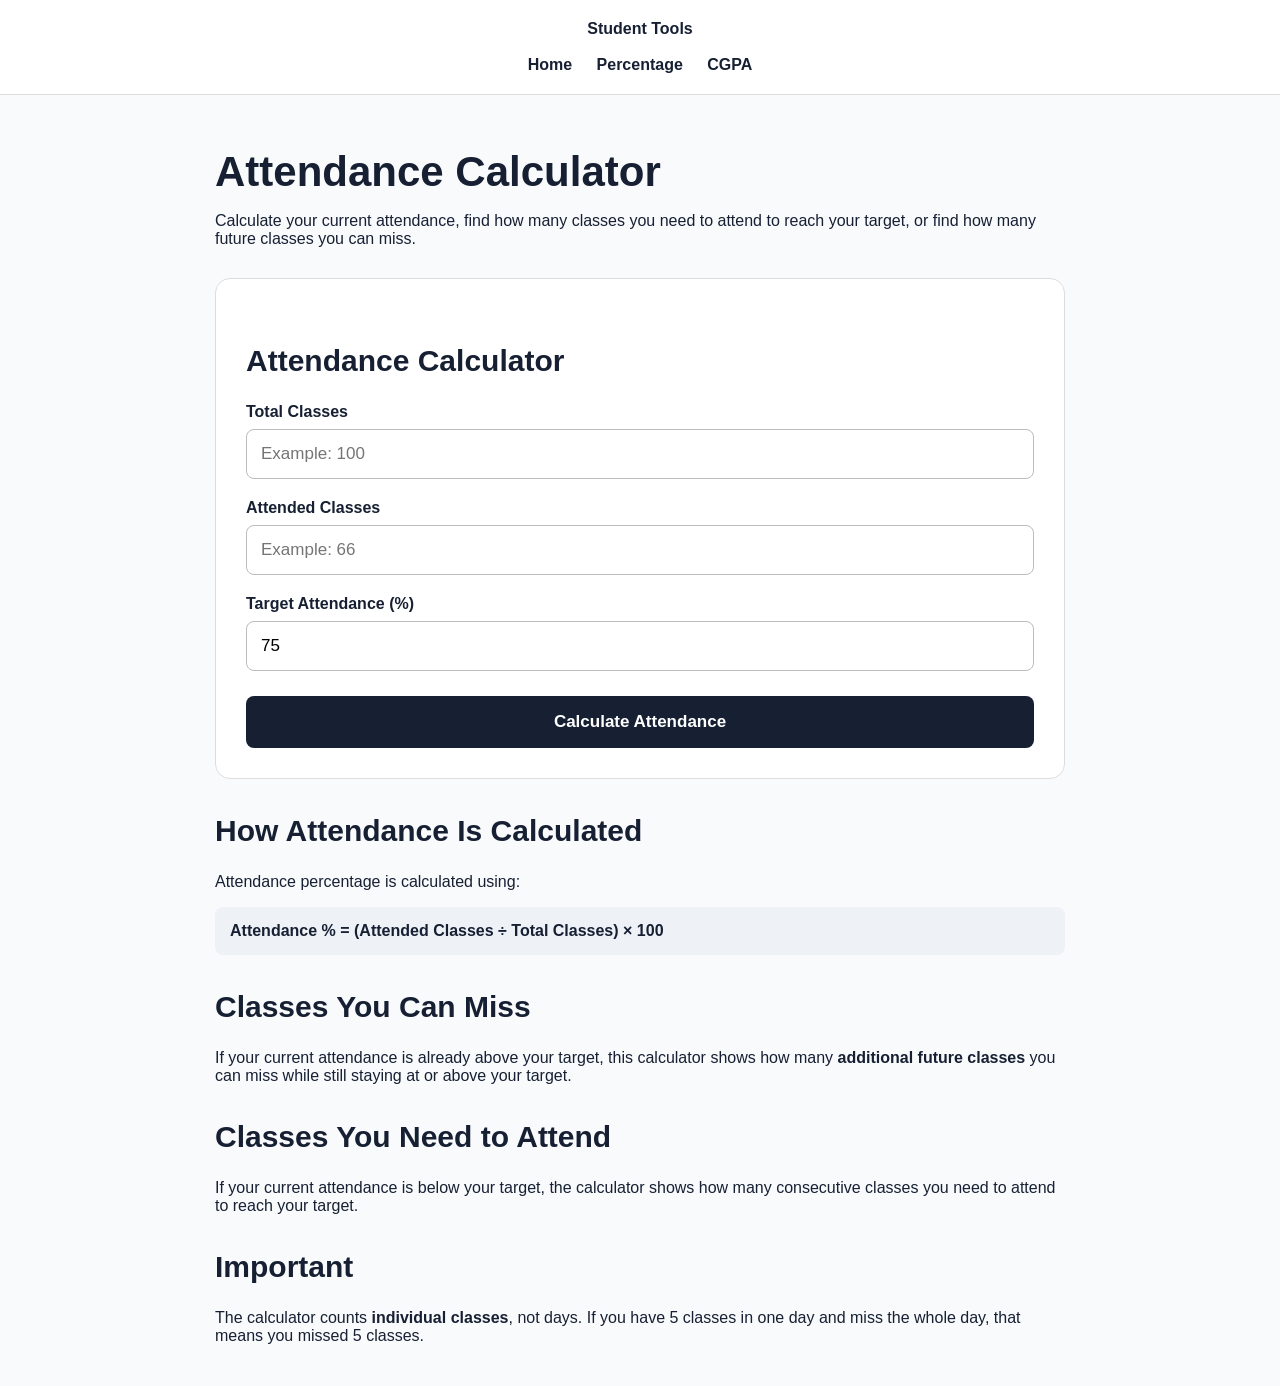
==== commit 6292ec99: "index.html" ====
--- a/calculators/attendance-calculator/index.html
+++ b/calculators/attendance-calculator/index.html
@@ -4,773 +4,435 @@
 <meta charset="UTF-8">
 <meta name="viewport" content="width=device-width, initial-scale=1.0">
 
-<title>Attendance Calculator - Free Online Calculator</title>
-
-<meta name="description" content="Free attendance calculator for students. Calculate attendance percentage, classes needed to reach a target, and additional classes you can miss.">
-
-<meta name="robots" content="index, follow">
-
-<link rel="canonical" href="https://shaurya-portfolio-1.github.io/student-tools/calculators/attendance-calculator/">
-
-<link rel="stylesheet" href="../../style.css">
+<title>Attendance Calculator</title>
+
+<meta name="description" content="Free attendance calculator for students. Calculate current attendance, classes needed to reach a target, and classes you can miss.">
 
 <style>
-.attendance-page {
+* {
+    box-sizing: border-box;
+}
+
+body {
+    margin: 0;
+    font-family: Arial, sans-serif;
+    background: #f8fafc;
+    color: #172033;
+}
+
+.container {
     max-width: 900px;
-    margin: 0 auto;
-}
-
-.calculator-card {
-    background: #fff;
-    border: 1px solid #e2e8f0;
-    border-radius: 16px;
-    padding: 32px;
+    margin: auto;
+    padding: 25px;
+}
+
+header {
+    background: white;
+    padding: 20px;
+    text-align: center;
+    border-bottom: 1px solid #ddd;
+}
+
+header a {
+    text-decoration: none;
+    color: #172033;
+    font-weight: bold;
+    margin: 0 10px;
+}
+
+h1 {
+    font-size: 42px;
+    margin-bottom: 15px;
+}
+
+h2 {
+    font-size: 30px;
+    margin-top: 35px;
+}
+
+.card {
+    background: white;
+    padding: 30px;
+    border-radius: 15px;
     margin-top: 30px;
-}
-
-.form-group {
-    margin-bottom: 20px;
-}
-
-.form-group label {
+    border: 1px solid #ddd;
+}
+
+label {
     display: block;
-    font-weight: 700;
+    font-weight: bold;
+    margin-top: 20px;
     margin-bottom: 8px;
 }
 
-.form-group input {
+input {
     width: 100%;
-    box-sizing: border-box;
     padding: 14px;
-    border: 1px solid #cbd5e1;
+    font-size: 17px;
+    border: 1px solid #bbb;
     border-radius: 8px;
-    font-size: 16px;
-}
-
-.calculate-button {
+}
+
+button {
     width: 100%;
-    padding: 15px;
+    padding: 16px;
+    margin-top: 25px;
+    background: #172033;
+    color: white;
     border: none;
     border-radius: 8px;
+    font-size: 17px;
+    font-weight: bold;
     cursor: pointer;
-    font-size: 17px;
-    font-weight: 700;
-    background: #111827;
-    color: white;
-}
-
-.result-box {
-    margin-top: 25px;
+}
+
+#result {
+    display: none;
+    margin-top: 30px;
+}
+
+.result {
+    background: #f1f5f9;
     padding: 25px;
-    background: #f1f5f9;
-    border-radius: 14px;
+    border-radius: 12px;
     text-align: center;
 }
 
-.percentage-result {
-    display: block;
-    font-size: 38px;
-    font-weight: 800;
+.big {
+    font-size: 40px;
+    font-weight: bold;
     margin: 10px 0;
 }
 
-.details-box {
-    margin-top: 25px;
+.details {
+    margin-top: 20px;
+    background: white;
+    border: 1px solid #ddd;
     padding: 25px;
-    background: white;
-    border: 1px solid #e2e8f0;
-    border-radius: 14px;
-}
-
-.details-box p {
-    line-height: 1.7;
-}
-
-.explanation-box {
-    margin-top: 25px;
+    border-radius: 12px;
+    line-height: 1.8;
+}
+
+.explanation {
+    margin-top: 20px;
+    background: #f8fafc;
     padding: 25px;
-    background: #f8fafc;
-    border-left: 5px solid #111827;
-    border-radius: 10px;
-    line-height: 1.7;
-}
-
-.explanation-box h3 {
-    margin-top: 0;
-}
-
-.formula-box {
-    margin: 20px 0;
-    padding: 20px;
-    background: #f8fafc;
-    border-radius: 10px;
-    overflow-x: auto;
-}
-
-.faq-item {
-    margin-top: 25px;
-}
-
-@media (max-width: 600px) {
-    .calculator-card {
+    border-left: 5px solid #172033;
+    line-height: 1.8;
+}
+
+.formula {
+    background: #eef2f7;
+    padding: 15px;
+    border-radius: 8px;
+    font-weight: bold;
+}
+
+@media(max-width:600px) {
+    h1 {
+        font-size: 34px;
+    }
+
+    .container {
+        padding: 18px;
+    }
+
+    .card {
         padding: 20px;
     }
-
-    .percentage-result {
-        font-size: 32px;
-    }
 }
 </style>
-
 </head>
 
 <body>
 
-<header class="site-header">
-<div class="container header-content">
-
-<a href="../../" class="logo">
-Student Tools
-</a>
-
-<nav aria-label="Main navigation">
-<a href="../../#calculators">Calculators</a>
-<a href="../../#study-tools">Study Tools</a>
-<a href="../../#guides">Guides</a>
-</nav>
+<header>
+    <strong>Student Tools</strong>
+    <br><br>
+    <a href="../../">Home</a>
+    <a href="../percentage-calculator/">Percentage</a>
+    <a href="../cgpa-calculator/">CGPA</a>
+</header>
+
+<div class="container">
+
+<h1>Attendance Calculator</h1>
+
+<p>
+Calculate your current attendance, find how many classes you need to attend
+to reach your target, or find how many future classes you can miss.
+</p>
+
+<div class="card">
+
+<h2>Attendance Calculator</h2>
+
+<label>Total Classes</label>
+<input type="number" id="total" placeholder="Example: 100">
+
+<label>Attended Classes</label>
+<input type="number" id="attended" placeholder="Example: 66">
+
+<label>Target Attendance (%)</label>
+<input type="number" id="target" value="75">
+
+<button onclick="calculate()">Calculate Attendance</button>
+
+<div id="result">
+
+<div class="result">
+
+<div>Your Current Attendance</div>
+
+<div class="big" id="current"></div>
+
+<div id="mainMessage"></div>
 
 </div>
-</header>
-
-
-<main>
-
-<section class="hero">
-
-<div class="container attendance-page">
-
-<p class="eyebrow">
-FREE ONLINE ATTENDANCE CALCULATOR
+
+<div class="details" id="details"></div>
+
+<div class="explanation" id="explanation"></div>
+
+</div>
+
+</div>
+
+
+<h2>How Attendance Is Calculated</h2>
+
+<p>
+Attendance percentage is calculated using:
 </p>
 
-<h1>
-Attendance Calculator
-</h1>
-
-<p class="hero-text">
-Calculate your attendance percentage, find how many classes you need to attend to reach your target, and find how many additional classes you can miss.
+<div class="formula">
+Attendance % = (Attended Classes ÷ Total Classes) × 100
+</div>
+
+<h2>Classes You Can Miss</h2>
+
+<p>
+If your current attendance is already above your target, this calculator
+shows how many <strong>additional future classes</strong> you can miss while
+still staying at or above your target.
 </p>
 
+<h2>Classes You Need to Attend</h2>
+
+<p>
+If your current attendance is below your target, the calculator shows how
+many consecutive classes you need to attend to reach your target.
+</p>
+
+<h2>Important</h2>
+
+<p>
+The calculator counts <strong>individual classes</strong>, not days.
+If you have 5 classes in one day and miss the whole day, that means you
+missed 5 classes.
+</p>
+
 </div>
 
-</section>
-
-
-<section class="section">
-
-<div class="container attendance-page">
-
-<div class="calculator-card">
-
-<h2>
-Attendance Calculator
-</h2>
-
-<p>
-Enter your total classes, attended classes and target attendance percentage.
-</p>
-
-
-<div class="form-group">
-
-<label for="totalClasses">
-Total Classes
-</label>
-
-<input
-type="number"
-id="totalClasses"
-min="1"
-placeholder="Example: 100">
-
-</div>
-
-
-<div class="form-group">
-
-<label for="attendedClasses">
-Attended Classes
-</label>
-
-<input
-type="number"
-id="attendedClasses"
-min="0"
-placeholder="Example: 66">
-
-</div>
-
-
-<div class="form-group">
-
-<label for="targetAttendance">
-Target Attendance (%)
-</label>
-
-<input
-type="number"
-id="targetAttendance"
-min="1"
-max="100"
-step="0.1"
-value="75">
-
-</div>
-
-
-<button
-type="button"
-class="calculate-button"
-onclick="calculateAttendance()">
-
-Calculate Attendance
-
-</button>
-
-
-<div
-id="result"
-class="result-box"
-style="display:none;">
-
-<p>
-Your Current Attendance
-</p>
-
-<span
-id="currentPercentage"
-class="percentage-result">
-
-0.00%
-
-</span>
-
-<div id="message"></div>
-
-</div>
-
-
-<div
-id="details"
-class="details-box"
-style="display:none;">
-
-</div>
-
-
-<div
-id="explanation"
-class="explanation-box"
-style="display:none;">
-
-</div>
-
-</div>
-
-</div>
-
-</section>
-
-
-<section class="section section-alt">
-
-<div class="container attendance-page">
-
-<h2>
-How to Calculate Attendance Percentage
-</h2>
-
-<p>
-Attendance percentage is calculated by dividing the number of classes attended by the total number of classes and multiplying the result by 100.
-</p>
-
-<div class="formula-box">
-
-<strong>
-Attendance % = (Classes Attended ÷ Total Classes) × 100
-</strong>
-
-</div>
-
-
-<h2>
-Example of Attendance Calculation
-</h2>
-
-<p>
-Suppose you attended 66 classes out of 100 total classes.
-</p>
-
-<div class="formula-box">
-
-<strong>
-66 ÷ 100 × 100 = 66%
-</strong>
-
-</div>
-
-
-<h2>
-How Many Classes Do I Need to Attend?
-</h2>
-
-<p>
-If your current attendance is below your target, this calculator estimates how many additional consecutive classes you need to attend to reach your target.
-</p>
-
-
-<h2>
-How Many Classes Can I Miss?
-</h2>
-
-<p>
-If your current attendance is above your target, the calculator estimates how many additional future classes you can miss while keeping your attendance at or above your target.
-</p>
-
-<p>
-These are <strong>additional future classes</strong>, not classes you have already attended or missed.
-</p>
-
-
-<h2>
-Important: Classes Are Not Days
-</h2>
-
-<p>
-The calculator counts individual classes, not calendar days. If you have five classes in one day, missing one day could mean missing five classes.
-</p>
-
-
-<h2>
-Frequently Asked Questions
-</h2>
-
-
-<div class="faq-item">
-
-<h3>
-Does "classes I can miss" mean future classes?
-</h3>
-
-<p>
-Yes. It means additional future classes you can miss while remaining at or above your target attendance.
-</p>
-
-</div>
-
-
-<div class="faq-item">
-
-<h3>
-Does the calculator count days?
-</h3>
-
-<p>
-No. It counts individual classes or lectures.
-</p>
-
-</div>
-
-
-<div class="faq-item">
-
-<h3>
-What if my attendance is below my target?
-</h3>
-
-<p>
-The calculator tells you approximately how many consecutive classes you need to attend to reach your target.
-</p>
-
-</div>
-
-</div>
-
-</section>
-
-
-<section class="section">
-
-<div class="container attendance-page">
-
-<h2>
-Related Student Calculators
-</h2>
-
-<div class="tool-grid">
-
-<a
-href="../percentage-calculator/"
-class="tool-card">
-
-<h3>
-Percentage Calculator
-</h3>
-
-<p>
-Calculate percentage from marks and total marks.
-</p>
-
-</a>
-
-
-<a
-href="../cgpa-calculator/"
-class="tool-card">
-
-<h3>
-CGPA Calculator
-</h3>
-
-<p>
-Calculate CGPA using grade points and credits.
-</p>
-
-</a>
-
-</div>
-
-</div>
-
-</section>
-
-</main>
-
-
-<footer class="site-footer">
-
-<div class="container">
-
-<p>
-© 2026 Student Tools. All rights reserved.
-</p>
-
-</div>
-
-</footer>
-
 
 <script>
 
-function calculateAttendance() {
-
-const totalClasses =
-Number(document.getElementById("totalClasses").value);
-
-const attendedClasses =
-Number(document.getElementById("attendedClasses").value);
-
-const targetAttendance =
-Number(document.getElementById("targetAttendance").value);
-
-const result =
-document.getElementById("result");
-
-const currentPercentage =
-document.getElementById("currentPercentage");
-
-const message =
-document.getElementById("message");
-
-const details =
-document.getElementById("details");
-
-const explanation =
-document.getElementById("explanation");
-
-
-if (!Number.isFinite(totalClasses) || totalClasses <= 0) {
-
-alert("Please enter a valid total number of classes.");
-
-return;
-
-}
-
-
-if (
-!Number.isFinite(attendedClasses) ||
-attendedClasses < 0 ||
-attendedClasses > totalClasses
-) {
-
-alert("Attended classes cannot be greater than total classes.");
-
-return;
-
-}
-
-
-if (
-!Number.isFinite(targetAttendance) ||
-targetAttendance <= 0 ||
-targetAttendance > 100
-) {
-
-alert("Target attendance must be between 1% and 100%.");
-
-return;
-
-}
-
-
-const current =
-(attendedClasses / totalClasses) * 100;
-
-
-currentPercentage.textContent =
-current.toFixed(2) + "%";
-
-result.style.display = "block";
-
-
-/* CURRENT ATTENDANCE IS ABOVE TARGET */
-
-if (current >= targetAttendance) {
-
-const target =
-targetAttendance / 100;
-
-const maximumMisses =
-Math.max(
-0,
-Math.floor(
-(attendedClasses / target) - totalClasses + 0.0000001
-)
-);
-
-const futureTotal =
-totalClasses + maximumMisses;
-
-const futurePercentage =
-(attendedClasses / futureTotal) * 100;
-
-
-message.innerHTML =
-"<p>You are currently meeting your target attendance.</p>";
-
-
-details.innerHTML =
-
-"<p><strong>Total classes:</strong> "
-+ totalClasses
-+ "</p>"
-
-+ "<p><strong>Attended classes:</strong> "
-+ attendedClasses
-+ "</p>"
-
-+ "<p><strong>Current attendance:</strong> "
-+ current.toFixed(2)
-+ "%</p>"
-
-+ "<p><strong>Target attendance:</strong> "
-+ targetAttendance.toFixed(2)
-+ "%</p>"
-
-+ "<p><strong>Additional classes you can miss:</strong> "
-+ maximumMisses
-+ "</p>";
-
-details.style.display = "block";
-
-
-explanation.innerHTML =
-
-"<h3>How to understand this result</h3>"
-
-+ "<p>"
-+ "You currently have <strong>"
-+ attendedClasses
-+ " attended classes</strong> out of <strong>"
-+ totalClasses
-+ " total classes</strong>, so your current attendance is <strong>"
-+ current.toFixed(2)
-+ "%</strong>."
-+ "</p>"
-
-+ "<p>"
-+ "Your target attendance is <strong>"
-+ targetAttendance.toFixed(2)
-+ "%</strong>."
-+ "</p>"
-
-+ "<p>"
-+ "You can miss <strong>"
-+ maximumMisses
-+ " additional future classes</strong> while remaining at or above your target."
-+ "</p>"
-
-+ "<p>"
-+ "After missing "
-+ maximumMisses
-+ " classes, you would have <strong>"
-+ attendedClasses
-+ " attended classes</strong> out of <strong>"
-+ futureTotal
-+ " total classes</strong>."
-+ "</p>"
-
-+ "<div class='formula-box'>"
-+ "<strong>"
-+ attendedClasses
-+ " ÷ "
-+ futureTotal
-+ " × 100 = "
-+ futurePercentage.toFixed(2)
-+ "%"
-+ "</strong>"
-+ "</div>"
-
-+ "<p>"
-+ "So your attendance would still be approximately <strong>"
-+ futurePercentage.toFixed(2)
-+ "%</strong>, which meets your <strong>"
-+ targetAttendance.toFixed(2)
-+ "%</strong> target."
-+ "</p>";
-
-
-explanation.style.display = "block";
-
-}
-
-
-/* CURRENT ATTENDANCE IS BELOW TARGET */
-
-else {
-
-const target =
-targetAttendance / 100;
-
-
-if (target === 1) {
-
-message.innerHTML =
-"<p>A 100% target cannot be reached with a finite number of future classes because you have already missed classes.</p>";
-
-details.innerHTML =
-
-"<p><strong>Total classes:</strong> "
-+ totalClasses
-+ "</p>"
-
-+ "<p><strong>Attended classes:</strong> "
-+ attendedClasses
-+ "</p>"
-
-+ "<p><strong>Current attendance:</strong> "
-+ current.toFixed(2)
-+ "%</p>"
-
-+ "<p><strong>Target attendance:</strong> "
-+ targetAttendance.toFixed(2)
-+ "%</p>";
-
-details.style.display = "block";
-
-
-explanation.innerHTML =
-
-"<h3>How to understand this result</h3>"
-
-+ "<p>"
-+ "Because your current attendance is below 100%, you cannot reach exactly 100% attendance by attending a finite number of future classes."
-+ "</p>";
-
-explanation.style.display = "block";
-
-return;
-
-}
-
-
-const requiredClasses =
-Math.ceil(
-(
-target * totalClasses
-- attendedClasses
-)
-/
-(1 - target)
-);
-
-
-const futureAttended =
-attendedClasses + requiredClasses;
-
-const futureTotal =
-totalClasses + requiredClasses;
-
-const futurePercentage =
-(futureAttended / futureTotal) * 100;
-
-
-message.innerHTML =
-
-"<p>"
-+ "You need to attend <strong>"
-+ requiredClasses
-+ " more consecutive classes</strong> to reach your target."
-+ "</p>";
-
-
-details.innerHTML =
-
-"<p><strong>Total classes:</strong> "
-+ totalClasses
-+ "</p>"
-
-+ "<p><strong>Attended classes:</strong> "
-+ attendedClasses
-+ "</p>"
-
-+ "<p><strong>Current attendance:</strong> "
-+ current.toFixed(2)
-+ "%</p>"
-
-+ "<p><strong>Target attendance:</strong> "
-+ targetAttendance.toFixed(2)
-+ "%</p>"
-
-+ "<p><strong>Additional classes you need to attend:</strong> "
-+ requiredClasses
-+ "</p>";
-
-details.style.display = "block";
-
-
-explanation.innerHTML =
-
-"<h3>How to understand this result</h3>"
-
-+ "<p>"
-+ "You currently have <strong>"
-+ attendedClasses
-+ " attended classes</strong> out of <strong>"
-+ totalClasses
-+ " total classes</strong>."
-+ "</p>"
-
-+ "<p>"
-+ "Your current attendance is <strong>"
-+ current.toFixed(2)
-+ "%</strong>, while your target is <strong>"
-+ targetAttendance.toFixed(2)
-+ "%</strong>."
-+ "</p>"
-
-+ "<p>"
-+ "You need to attend <strong>"
-+ requiredClasses
-+ " additional consecutive classes</strong> without missing another
+function calculate() {
+
+    let total = Number(document.getElementById("total").value);
+    let attended = Number(document.getElementById("attended").value);
+    let target = Number(document.getElementById("target").value);
+
+    if (total <= 0) {
+        alert("Please enter total classes.");
+        return;
+    }
+
+    if (attended < 0 || attended > total) {
+        alert("Attended classes cannot be greater than total classes.");
+        return;
+    }
+
+    if (target <= 0 || target > 100) {
+        alert("Target attendance must be between 1 and 100.");
+        return;
+    }
+
+    let current = (attended / total) * 100;
+
+    document.getElementById("result").style.display = "block";
+
+    document.getElementById("current").innerText =
+        current.toFixed(2) + "%";
+
+
+    /* CURRENT ATTENDANCE IS ABOVE TARGET */
+
+    if (current >= target) {
+
+        let targetDecimal = target / 100;
+
+        let canMiss = Math.floor(
+            (attended / targetDecimal) - total
+        );
+
+        if (canMiss < 0) {
+            canMiss = 0;
+        }
+
+        let newTotal = total + canMiss;
+
+        let finalAttendance =
+            (attended / newTotal) * 100;
+
+
+        document.getElementById("mainMessage").innerHTML =
+            "<p>You are currently meeting your target.</p>" +
+            "<p><strong>You can miss " +
+            canMiss +
+            " additional classes.</strong></p>";
+
+
+        document.getElementById("details").innerHTML =
+
+            "<strong>Attendance Details</strong>" +
+
+            "<p>Total classes: " + total + "</p>" +
+
+            "<p>Attended classes: " + attended + "</p>" +
+
+            "<p>Current attendance: " +
+            current.toFixed(2) + "%</p>" +
+
+            "<p>Target attendance: " +
+            target.toFixed(2) + "%</p>" +
+
+            "<p>Additional classes you can miss: " +
+            canMiss + "</p>";
+
+
+        document.getElementById("explanation").innerHTML =
+
+            "<h3>How this works</h3>" +
+
+            "<p>You attended <strong>" +
+            attended +
+            "</strong> classes out of <strong>" +
+            total +
+            "</strong>.</p>" +
+
+            "<p>Your current attendance is <strong>" +
+            current.toFixed(2) +
+            "%</strong>.</p>" +
+
+            "<p>You can miss <strong>" +
+            canMiss +
+            " additional future classes</strong> and still remain at or above your target.</p>" +
+
+            "<div class='formula'>" +
+
+            attended +
+            " ÷ " +
+            newTotal +
+            " × 100 = " +
+            finalAttendance.toFixed(2) +
+            "%" +
+
+            "</div>" +
+
+            "<p>So after missing those classes, your attendance would be approximately <strong>" +
+            finalAttendance.toFixed(2) +
+            "%</strong>.</p>";
+    }
+
+
+    /* CURRENT ATTENDANCE IS BELOW TARGET */
+
+    else {
+
+        let targetDecimal = target / 100;
+
+        let needed = Math.ceil(
+            (targetDecimal * total - attended) /
+            (1 - targetDecimal)
+        );
+
+        let newAttended = attended + needed;
+
+        let newTotal = total + needed;
+
+        let finalAttendance =
+            (newAttended / newTotal) * 100;
+
+
+        document.getElementById("mainMessage").innerHTML =
+
+            "<p>Your attendance is below your target.</p>" +
+
+            "<p><strong>You need to attend " +
+            needed +
+            " more consecutive classes.</strong></p>";
+
+
+        document.getElementById("details").innerHTML =
+
+            "<strong>Attendance Details</strong>" +
+
+            "<p>Total classes: " +
+            total + "</p>" +
+
+            "<p>Attended classes: " +
+            attended + "</p>" +
+
+            "<p>Current attendance: " +
+            current.toFixed(2) + "%</p>" +
+
+            "<p>Target attendance: " +
+            target.toFixed(2) + "%</p>" +
+
+            "<p>Additional classes you need to attend: " +
+            needed + "</p>";
+
+
+        document.getElementById("explanation").innerHTML =
+
+            "<h3>How this works</h3>" +
+
+            "<p>You currently attended <strong>" +
+            attended +
+            "</strong> out of <strong>" +
+            total +
+            "</strong> classes.</p>" +
+
+            "<p>Your current attendance is <strong>" +
+            current.toFixed(2) +
+            "%</strong>, but your target is <strong>" +
+            target.toFixed(2) +
+            "%</strong>.</p>" +
+
+            "<p>You need to attend <strong>" +
+            needed +
+            " additional consecutive classes</strong> without missing another class.</p>" +
+
+            "<div class='formula'>" +
+
+            newAttended +
+            " ÷ " +
+            newTotal +
+            " × 100 = " +
+            finalAttendance.toFixed(2) +
+            "%" +
+
+            "</div>" +
+
+            "<p>After attending those classes, your attendance will be approximately <strong>" +
+            finalAttendance.toFixed(2) +
+            "%</strong>.</p>";
+    }
+
+}
+
+</script>
+
+</body>
+</html>
